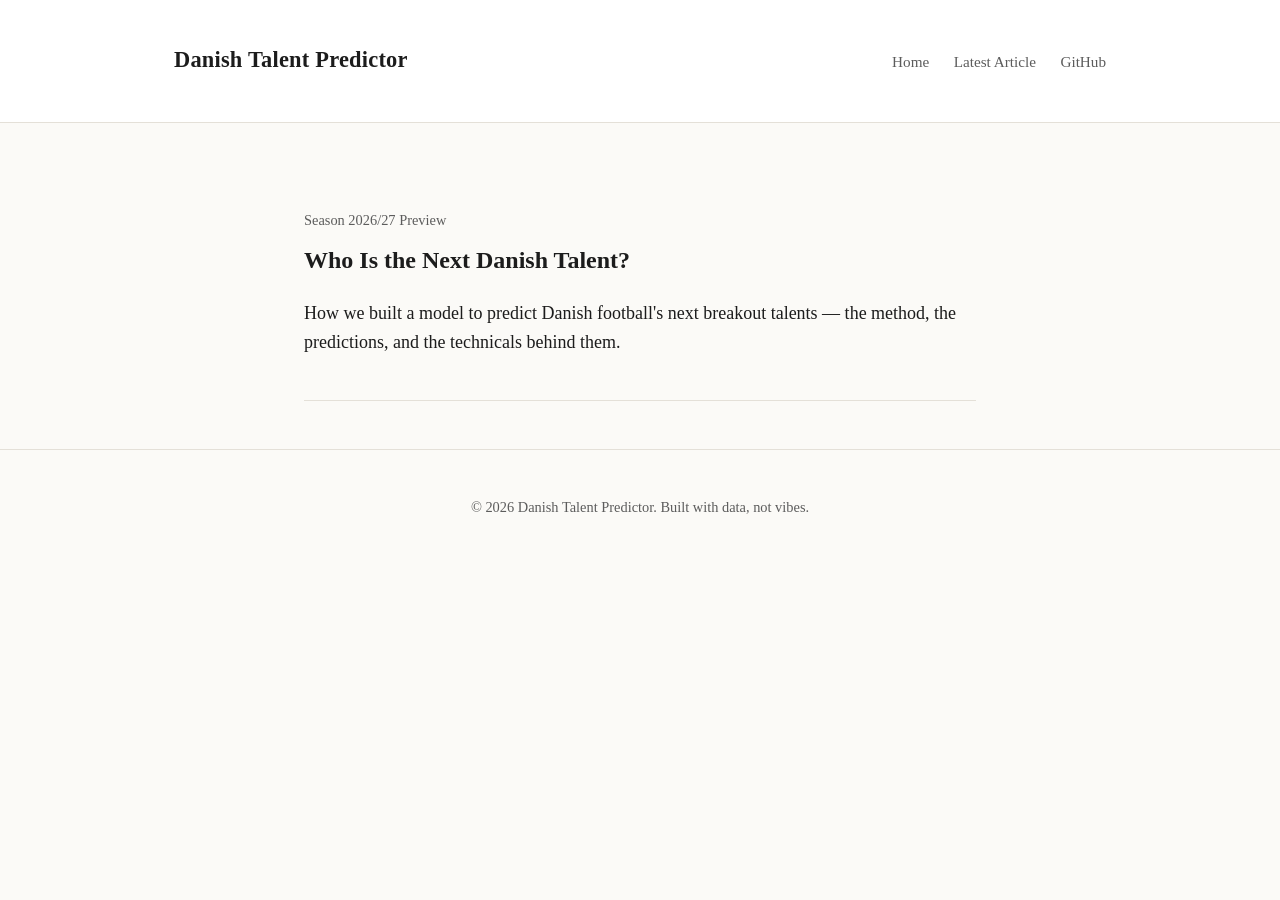
==== index.html @ 2b451aa1 "website" ====
<!doctype html>
<html lang="en">
<head>
  <meta charset="utf-8">
  <meta name="viewport" content="width=device-width, initial-scale=1">
  <title>Danish Talent Predictor — Blog</title>
  <meta name="description" content="Data-driven scouting: predicting Danish football's next breakout talents.">
  <link rel="stylesheet" href="css/style.css">
</head>
<body>
  <header class="site-header">
    <div class="site-header__inner">
      <p class="site-title"><a href="index.html">Danish Talent Predictor</a></p>
      <nav class="site-nav">
        <a href="index.html">Home</a>
        <a href="posts/who-is-the-next-danish-talent.html">Latest Article</a>
        <a href="https://github.com/" target="_blank" rel="noopener">GitHub</a>
      </nav>
    </div>
  </header>

  <main>
    <ul class="post-list">
      <li>
        <p class="post-list__meta">Season 2026/27 Preview</p>
        <h2><a href="posts/who-is-the-next-danish-talent.html">Who Is the Next Danish Talent?</a></h2>
        <p>How we built a model to predict Danish football's next breakout talents — the method, the predictions, and the technicals behind them.</p>
      </li>
    </ul>
  </main>

  <footer class="site-footer">
    <p>&copy; 2026 Danish Talent Predictor. Built with data, not vibes.</p>
  </footer>
</body>
</html>
---- css/style.css ----
/* ==========================================================================
   Danish Talent Predictor — base styles
   Font: Escrow (licensed, self-hosted — see /assets/fonts/README.md)
   ========================================================================== */

@font-face {
  font-family: "Escrow";
  src: url("../assets/fonts/Escrow-Text.woff2") format("woff2"),
       url("../assets/fonts/Escrow-Text.woff") format("woff");
  font-weight: 400;
  font-style: normal;
  font-display: swap;
}

@font-face {
  font-family: "Escrow";
  src: url("../assets/fonts/Escrow-Text-Bold.woff2") format("woff2"),
       url("../assets/fonts/Escrow-Text-Bold.woff") format("woff");
  font-weight: 700;
  font-style: normal;
  font-display: swap;
}

@font-face {
  font-family: "Escrow";
  src: url("../assets/fonts/Escrow-Text-Italic.woff2") format("woff2"),
       url("../assets/fonts/Escrow-Text-Italic.woff") format("woff");
  font-weight: 400;
  font-style: italic;
  font-display: swap;
}

:root {
  --font-serif: "Escrow", Georgia, "Iowan Old Style", "Times New Roman", serif;

  /* simple, restrained palette */
  --color-bg: #fbfaf7;
  --color-surface: #ffffff;
  --color-text: #1c1c1c;
  --color-muted: #5c5c5c;
  --color-border: #e4e0d8;
  --color-accent: #a4302f; /* single accent — muted brick red */
  --color-accent-soft: #f4e6e0;

  --content-width: 720px;
  --wide-width: 980px;
}

* {
  box-sizing: border-box;
}

html {
  scroll-behavior: smooth;
}

body {
  margin: 0;
  font-family: var(--font-serif);
  background: var(--color-bg);
  color: var(--color-text);
  line-height: 1.65;
  font-size: 1.125rem;
}

img {
  max-width: 100%;
  display: block;
}

a {
  color: var(--color-accent);
  text-decoration-thickness: 1px;
  text-underline-offset: 2px;
}

a:hover {
  color: var(--color-text);
}

/* ---------- Header / nav ---------- */

.site-header {
  border-bottom: 1px solid var(--color-border);
  background: var(--color-surface);
}

.site-header__inner {
  max-width: var(--wide-width);
  margin: 0 auto;
  padding: 1.25rem 1.5rem;
  display: flex;
  align-items: baseline;
  justify-content: space-between;
  gap: 1rem;
}

.site-title {
  font-size: 1.4rem;
  font-weight: 700;
  letter-spacing: 0.01em;
}

.site-title a {
  color: var(--color-text);
  text-decoration: none;
}

.site-nav a {
  margin-left: 1.25rem;
  font-size: 0.95rem;
  color: var(--color-muted);
  text-decoration: none;
}

.site-nav a:hover {
  color: var(--color-accent);
}

/* ---------- Article layout ---------- */

.article {
  max-width: var(--wide-width);
  margin: 0 auto;
  padding: 0 1.5rem 4rem;
}

.article__header {
  max-width: var(--content-width);
  margin: 3rem auto 2.5rem;
  text-align: center;
}

.article__kicker {
  text-transform: uppercase;
  letter-spacing: 0.12em;
  font-size: 0.8rem;
  color: var(--color-accent);
  font-weight: 700;
  margin: 0 0 0.75rem;
}

.article__title {
  font-size: 2.6rem;
  line-height: 1.15;
  margin: 0 0 1rem;
}

.article__subtitle {
  color: var(--color-muted);
  font-size: 1.15rem;
  font-style: italic;
  margin: 0 0 1rem;
}

.article__meta {
  color: var(--color-muted);
  font-size: 0.9rem;
}

/* Body text column stays narrow and readable; figures may break out */
.article__body {
  max-width: var(--content-width);
  margin: 0 auto;
}

.article__body > * {
  max-width: var(--content-width);
  margin-left: auto;
  margin-right: auto;
}

.article__body h2 {
  font-size: 1.8rem;
  margin: 3rem auto 1rem;
}

.article__body h3 {
  font-size: 1.35rem;
  margin: 2rem auto 0.75rem;
}

.article__body p,
.article__body ul,
.article__body ol {
  margin: 0 auto 1.25rem;
}

.article__body blockquote {
  border-left: 3px solid var(--color-accent);
  padding-left: 1.25rem;
  color: var(--color-muted);
  font-style: italic;
}

.section-divider {
  max-width: var(--content-width);
  margin: 3.5rem auto;
  border: none;
  border-top: 1px solid var(--color-border);
}

/* Section numbering badge */
.section-tag {
  display: inline-flex;
  align-items: center;
  gap: 0.5rem;
  font-size: 0.85rem;
  font-weight: 700;
  letter-spacing: 0.08em;
  text-transform: uppercase;
  color: var(--color-accent);
  margin: 0 auto 0.5rem;
}

.section-tag__number {
  display: inline-flex;
  align-items: center;
  justify-content: center;
  width: 1.75rem;
  height: 1.75rem;
  border-radius: 50%;
  background: var(--color-accent-soft);
  color: var(--color-accent);
  font-size: 0.85rem;
}

/* ---------- Figures: left / right / center / full ---------- */

figure.figure {
  margin: 2rem auto;
}

figure.figure img {
  border: 1px solid var(--color-border);
  background: var(--color-surface);
}

figure.figure figcaption {
  font-size: 0.9rem;
  color: var(--color-muted);
  margin-top: 0.6rem;
  text-align: left;
}

/* Center figure: same width as text column */
.figure--center {
  max-width: var(--content-width);
}

/* Full-bleed-ish figure: wider than text column, still contained */
.figure--full {
  max-width: var(--wide-width);
}

/* Side figures: pull out of the narrow column on wide screens and let text wrap */
@media (min-width: 900px) {
  .figure--left,
  .figure--right {
    max-width: 380px;
  }

  .figure--left {
    float: left;
    margin: 0.35rem 2rem 1rem -180px;
  }

  .figure--right {
    float: right;
    margin: 0.35rem -180px 1rem 2rem;
  }
}

@media (max-width: 899px) {
  .figure--left,
  .figure--right {
    max-width: var(--content-width);
    float: none;
  }
}

.clear {
  clear: both;
}

/* ---------- Predictions table ---------- */

.predictions-wrapper {
  max-width: var(--wide-width);
  margin: 1.5rem auto 2.5rem;
  overflow-x: auto;
}

table.predictions {
  width: 100%;
  border-collapse: collapse;
  font-size: 0.95rem;
  background: var(--color-surface);
}

table.predictions caption {
  text-align: left;
  color: var(--color-muted);
  font-size: 0.85rem;
  margin-bottom: 0.5rem;
}

table.predictions th,
table.predictions td {
  padding: 0.65rem 0.9rem;
  border-bottom: 1px solid var(--color-border);
  text-align: left;
}

table.predictions thead th {
  text-transform: uppercase;
  font-size: 0.75rem;
  letter-spacing: 0.06em;
  color: var(--color-muted);
  border-bottom: 2px solid var(--color-text);
}

table.predictions tbody tr:hover {
  background: var(--color-accent-soft);
}

table.predictions td.rank {
  font-weight: 700;
  color: var(--color-accent);
}

.badge {
  display: inline-block;
  padding: 0.15rem 0.55rem;
  border-radius: 999px;
  background: var(--color-accent-soft);
  color: var(--color-accent);
  font-size: 0.75rem;
  font-weight: 700;
}

/* ---------- Code / technical blocks ---------- */

.article__body pre {
  max-width: var(--wide-width);
  margin-left: auto;
  margin-right: auto;
  background: #1c1c1c;
  color: #f4f1ea;
  padding: 1.25rem;
  border-radius: 6px;
  overflow-x: auto;
  font-size: 0.9rem;
  line-height: 1.5;
}

.article__body code {
  font-family: "SFMono-Regular", Consolas, Menlo, monospace;
  background: var(--color-accent-soft);
  padding: 0.1rem 0.35rem;
  border-radius: 3px;
  font-size: 0.9em;
}

.article__body pre code {
  background: none;
  padding: 0;
}

/* ---------- Footer ---------- */

.site-footer {
  border-top: 1px solid var(--color-border);
  margin-top: 3rem;
  padding: 2rem 1.5rem;
  text-align: center;
  color: var(--color-muted);
  font-size: 0.9rem;
}

/* ---------- Home / post list ---------- */

.post-list {
  max-width: var(--content-width);
  margin: 3rem auto;
  padding: 0 1.5rem;
  list-style: none;
}

.post-list li {
  padding: 1.5rem 0;
  border-bottom: 1px solid var(--color-border);
}

.post-list h2 {
  margin: 0 0 0.4rem;
  font-size: 1.5rem;
}

.post-list a {
  text-decoration: none;
  color: var(--color-text);
}

.post-list a:hover {
  color: var(--color-accent);
}

.post-list .post-list__meta {
  color: var(--color-muted);
  font-size: 0.9rem;
  margin-bottom: 0.5rem;
}
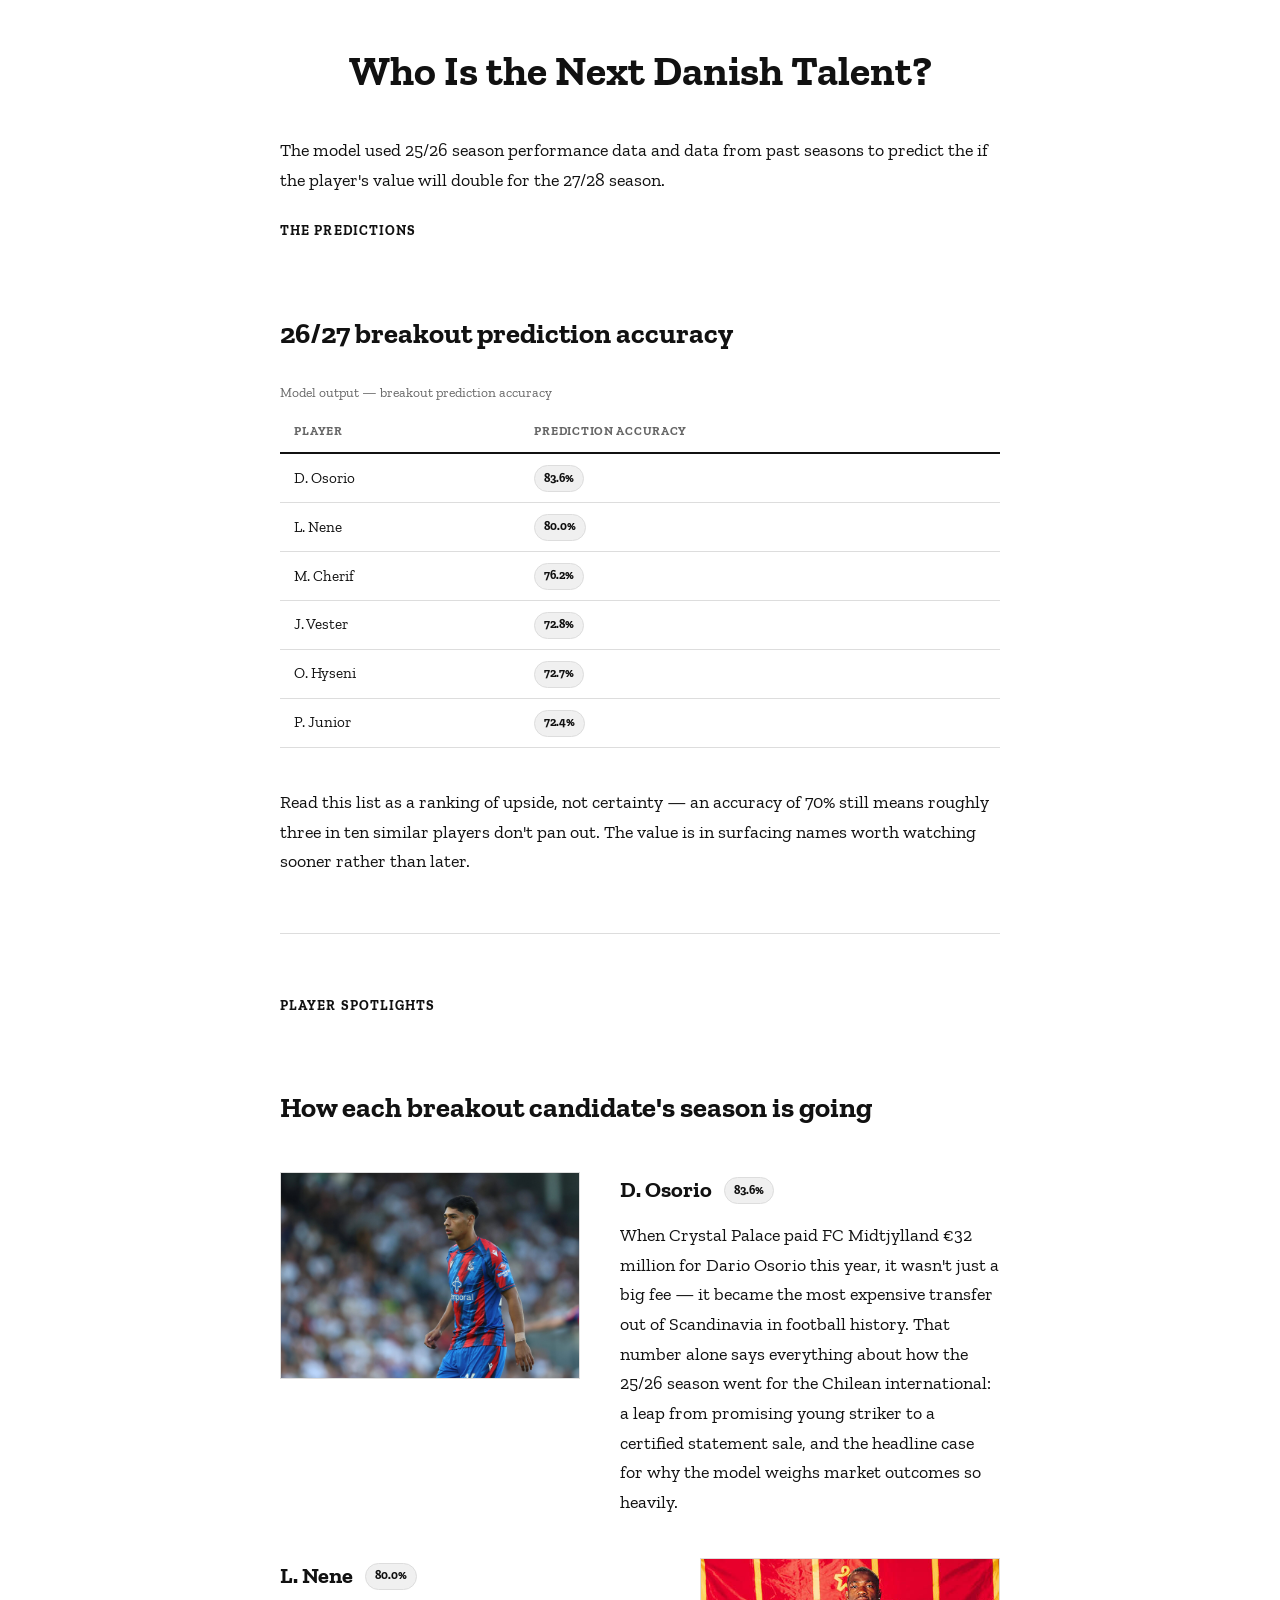
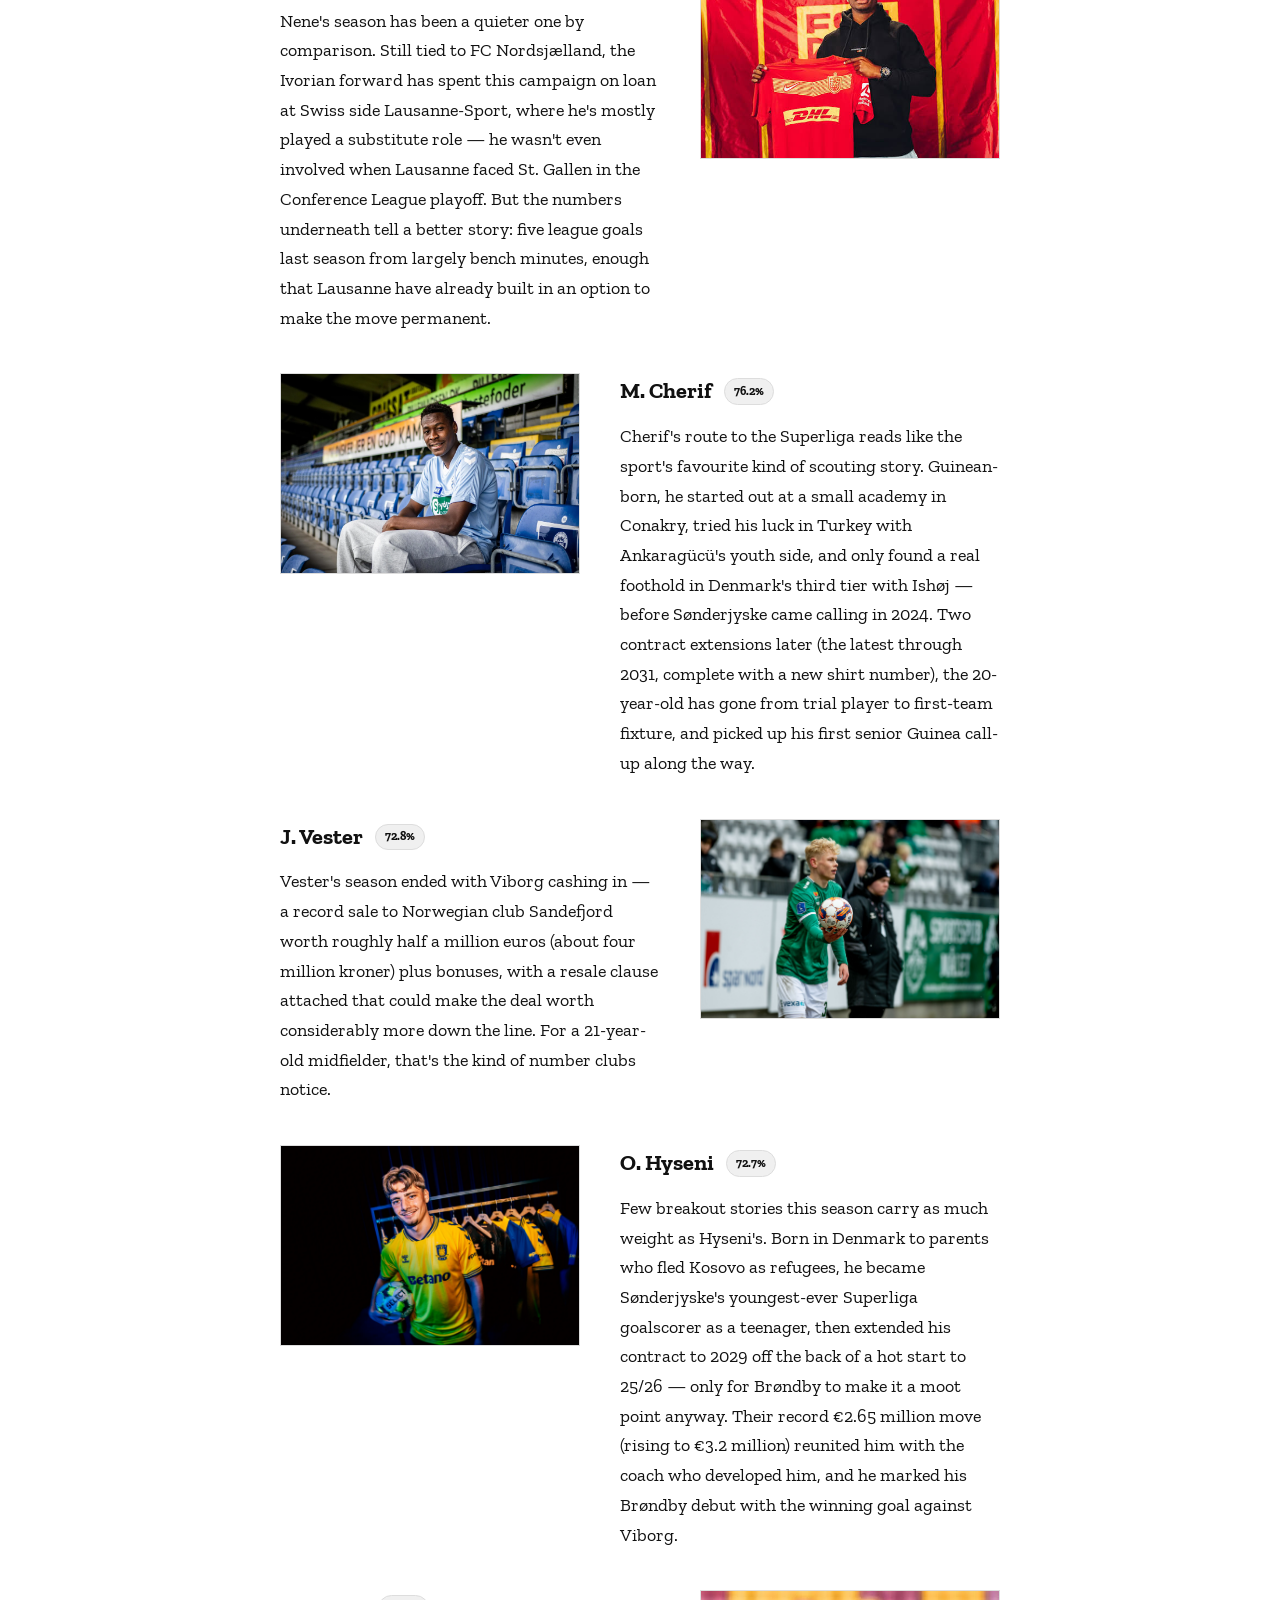
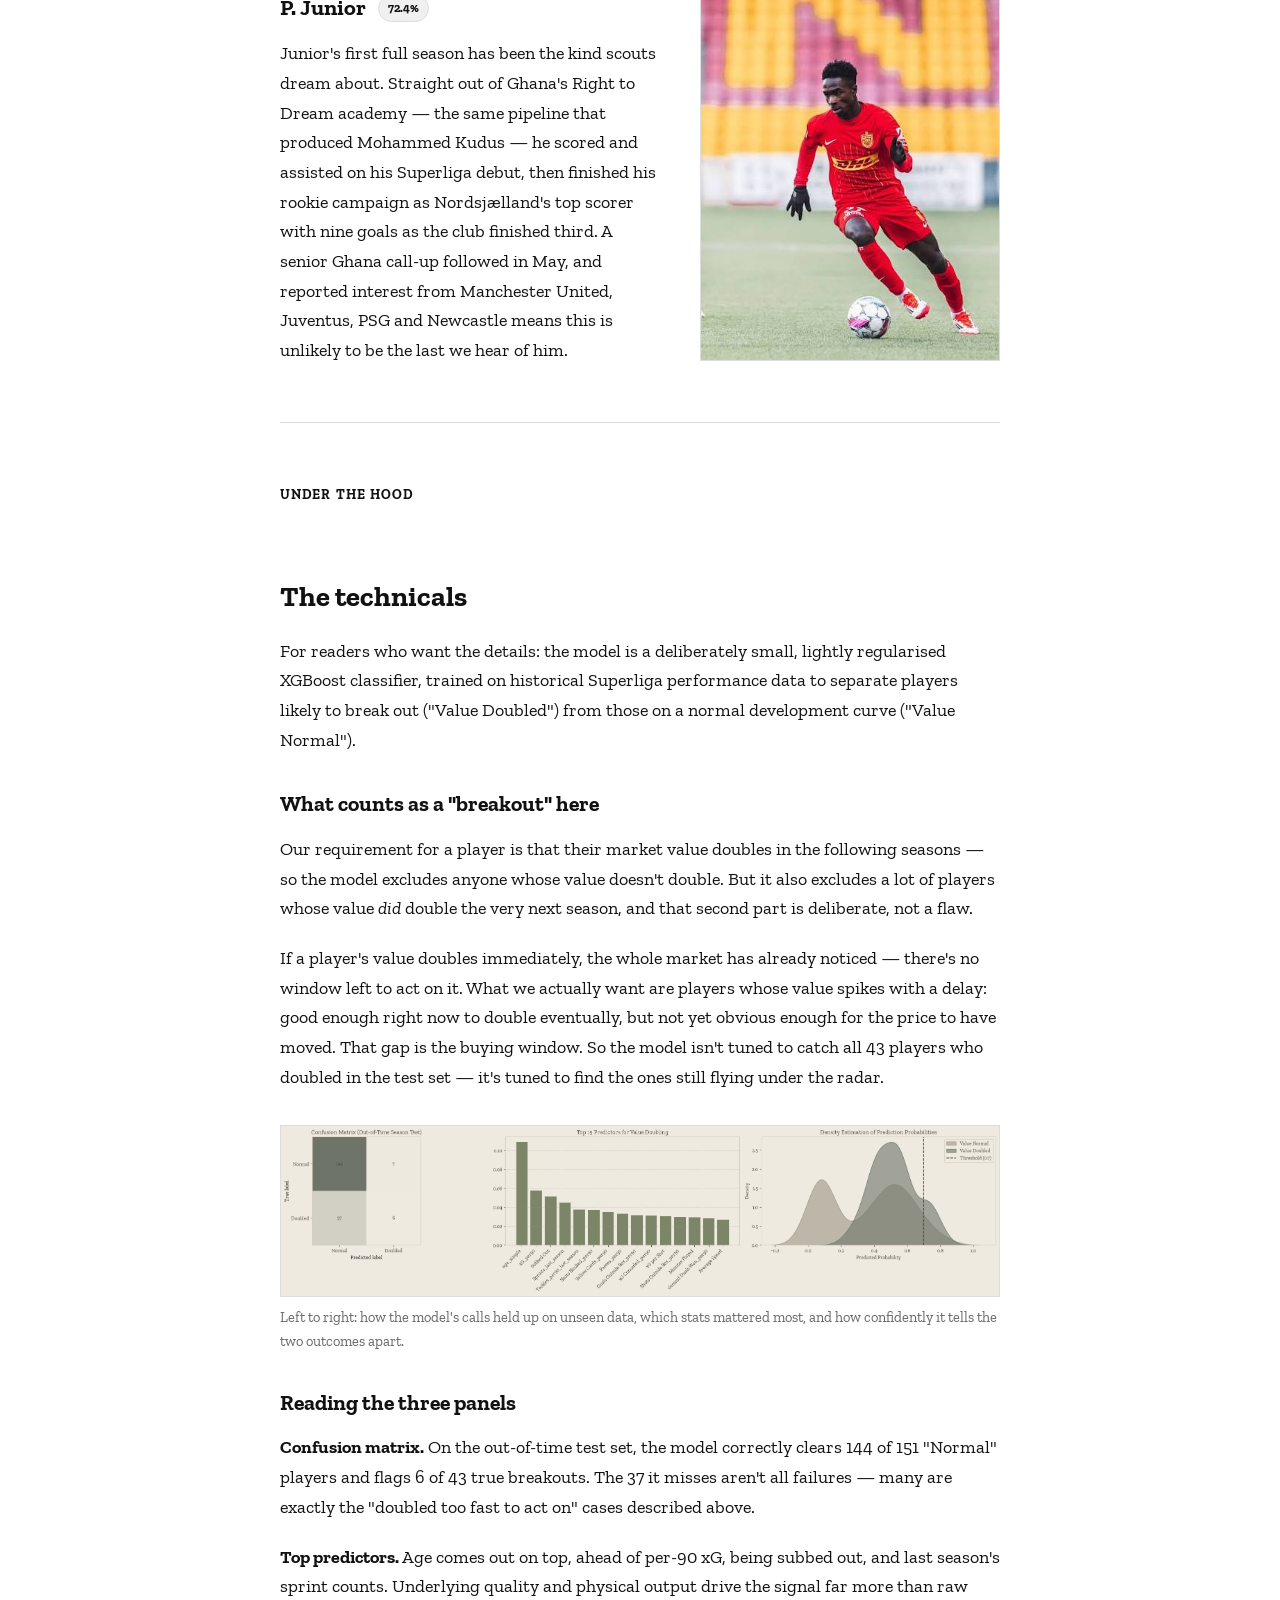
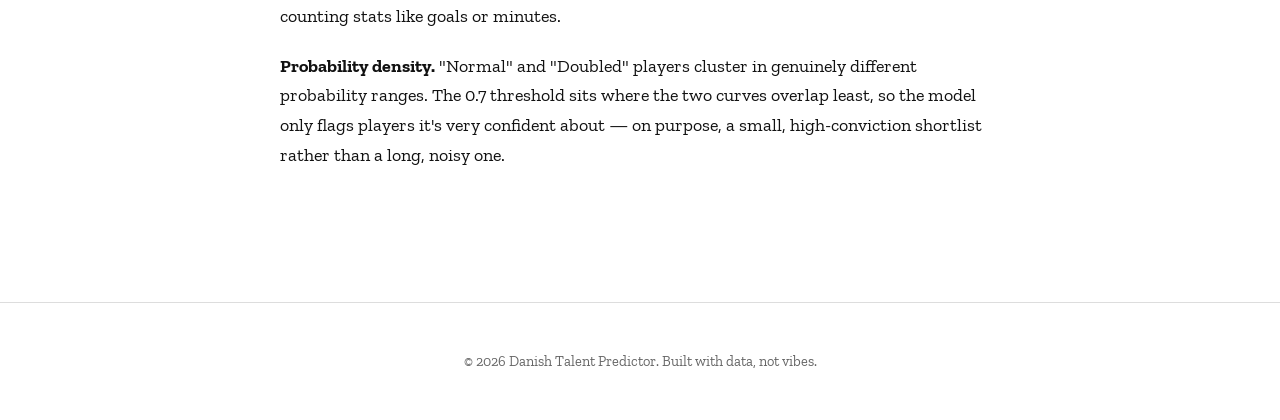
==== commit b214779e: "'website final'" ====
--- a/index.html
+++ b/index.html
@@ -3,30 +3,219 @@
 <head>
   <meta charset="utf-8">
   <meta name="viewport" content="width=device-width, initial-scale=1">
-  <title>Danish Talent Predictor — Blog</title>
-  <meta name="description" content="Data-driven scouting: predicting Danish football's next breakout talents.">
+  <title>Who Is the Next Danish Talent? — Danish Talent Predictor</title>
+  <meta name="description" content="Model predictions for Danish football's 26-27 season breakout stars, player by player, plus the technicals behind the model.">
   <link rel="stylesheet" href="css/style.css">
 </head>
 <body>
-  <header class="site-header">
-    <div class="site-header__inner">
-      <p class="site-title"><a href="index.html">Danish Talent Predictor</a></p>
-      <nav class="site-nav">
-        <a href="index.html">Home</a>
-        <a href="posts/who-is-the-next-danish-talent.html">Latest Article</a>
-        <a href="https://github.com/" target="_blank" rel="noopener">GitHub</a>
-      </nav>
+  <main class="article">
+    <header class="article__header">
+      <h1 class="article__title">Who Is the Next Danish Talent?</h1>
+    </header>
+
+    <div class="article__body">
+
+      <p>
+        The model used 25/26 season performance data and data from past seasons to predict the
+        if the player's value will double for the 27/28 season.
+      </p>
+
+      <!-- ================= PREDICTIONS TABLE ================= -->
+      <p class="section-tag">The Predictions</p>
+      <h2>26/27 breakout prediction accuracy</h2>
+
+      <div class="predictions-wrapper">
+        <table class="predictions">
+          <caption>Model output — breakout prediction accuracy</caption>
+          <thead>
+            <tr>
+              <th>Player</th>
+              <th>Prediction Accuracy</th>
+            </tr>
+          </thead>
+          <tbody>
+            <tr><td>D. Osorio</td><td><span class="badge">83.6%</span></td></tr>
+            <tr><td>L. Nene</td><td><span class="badge">80.0%</span></td></tr>
+            <tr><td>M. Cherif</td><td><span class="badge">76.2%</span></td></tr>
+            <tr><td>J. Vester</td><td><span class="badge">72.8%</span></td></tr>
+            <tr><td>O. Hyseni</td><td><span class="badge">72.7%</span></td></tr>
+            <tr><td>P. Junior</td><td><span class="badge">72.4%</span></td></tr>
+          </tbody>
+        </table>
+      </div>
+
+      <p>
+        Read this list as a ranking of upside, not certainty — an accuracy of 70% still means
+        roughly three in ten similar players don't pan out. The value is in surfacing names worth
+        watching sooner rather than later.
+      </p>
+
+      <hr class="section-divider">
+
+      <!-- ================= PLAYER PROFILES ================= -->
+      <p class="section-tag">Player Spotlights</p>
+      <h2>How each breakout candidate's season is going</h2>
+
+      <section class="player-section">
+        <figure class="player-section__media">
+          <img src="assets/images/Osorio.jpg" alt="D. Osorio">
+        </figure>
+        <div class="player-section__content">
+          <h3>D. Osorio <span class="badge">83.6%</span></h3>
+          <p>
+            When Crystal Palace paid FC Midtjylland &euro;32 million for Dario Osorio this year,
+            it wasn't just a big fee &mdash; it became the most expensive transfer out of
+            Scandinavia in football history. That number alone says everything about how the
+            25/26 season went for the Chilean international: a leap from promising young striker
+            to a certified statement sale, and the headline case for why the model weighs
+            market outcomes so heavily.
+          </p>
+        </div>
+      </section>
+
+      <section class="player-section player-section--reverse">
+        <figure class="player-section__media">
+          <img src="assets/images/el_nene.jpeg" alt="L. Nene">
+        </figure>
+        <div class="player-section__content">
+          <h3>L. Nene <span class="badge">80.0%</span></h3>
+          <p>
+            Nene's season has been a quieter one by comparison. Still tied to FC Nordsj&aelig;lland,
+            the Ivorian forward has spent this campaign on loan at Swiss side Lausanne-Sport,
+            where he's mostly played a substitute role &mdash; he wasn't even involved when
+            Lausanne faced St. Gallen in the Conference League playoff. But the numbers underneath
+            tell a better story: five league goals last season from largely bench minutes, enough
+            that Lausanne have already built in an option to make the move permanent.
+          </p>
+        </div>
+      </section>
+
+      <section class="player-section">
+        <figure class="player-section__media">
+          <img src="assets/images/Cherif.webp" alt="M. Cherif">
+        </figure>
+        <div class="player-section__content">
+          <h3>M. Cherif <span class="badge">76.2%</span></h3>
+          <p>
+            Cherif's route to the Superliga reads like the sport's favourite kind of scouting
+            story. Guinean-born, he started out at a small academy in Conakry, tried his luck in
+            Turkey with Ankaragücü's youth side, and only found a real foothold in Denmark's third
+            tier with Ish&oslash;j &mdash; before S&oslash;nderjyske came calling in 2024. Two
+            contract extensions later (the latest through 2031, complete with a new shirt number),
+            the 20-year-old has gone from trial player to first-team fixture, and picked up his
+            first senior Guinea call-up along the way.
+          </p>
+        </div>
+      </section>
+
+      <section class="player-section player-section--reverse">
+        <figure class="player-section__media">
+          <img src="assets/images/jakob_vester.jpg" alt="J. Vester">
+        </figure>
+        <div class="player-section__content">
+          <h3>J. Vester <span class="badge">72.8%</span></h3>
+          <p>
+            Vester's season ended with Viborg cashing in &mdash; a record sale to Norwegian club
+            Sandefjord worth roughly half a million euros (about four million kroner) plus
+            bonuses, with a resale clause attached that could make the deal worth considerably
+            more down the line. For a 21-year-old midfielder, that's the kind of number clubs
+            notice.
+          </p>
+        </div>
+      </section>
+
+      <section class="player-section">
+        <figure class="player-section__media">
+          <img src="assets/images/olti_hyseni.webp" alt="O. Hyseni">
+        </figure>
+        <div class="player-section__content">
+          <h3>O. Hyseni <span class="badge">72.7%</span></h3>
+          <p>
+            Few breakout stories this season carry as much weight as Hyseni's. Born in Denmark to
+            parents who fled Kosovo as refugees, he became S&oslash;nderjyske's youngest-ever
+            Superliga goalscorer as a teenager, then extended his contract to 2029 off the back of
+            a hot start to 25/26 &mdash; only for Br&oslash;ndby to make it a moot point anyway.
+            Their record &euro;2.65 million move (rising to &euro;3.2 million) reunited him with
+            the coach who developed him, and he marked his Br&oslash;ndby debut with the winning
+            goal against Viborg.
+          </p>
+        </div>
+      </section>
+
+      <section class="player-section player-section--reverse">
+        <figure class="player-section__media">
+          <img src="assets/images/Prince_Aumako.jpeg" alt="P. Junior">
+        </figure>
+        <div class="player-section__content">
+          <h3>P. Junior <span class="badge">72.4%</span></h3>
+          <p>
+            Junior's first full season has been the kind scouts dream about. Straight out of
+            Ghana's Right to Dream academy &mdash; the same pipeline that produced Mohammed Kudus
+            &mdash; he scored and assisted on his Superliga debut, then finished his rookie
+            campaign as Nordsj&aelig;lland's top scorer with nine goals as the club finished
+            third. A senior Ghana call-up followed in May, and reported interest from Manchester
+            United, Juventus, PSG and Newcastle means this is unlikely to be the last we hear of
+            him.
+          </p>
+        </div>
+      </section>
+
+      <hr class="section-divider">
+
+      <!-- ================= TECHNICALS ================= -->
+      <p class="section-tag">Under the Hood</p>
+      <h2>The technicals</h2>
+      <p>
+        For readers who want the details: the model is a deliberately small, lightly
+        regularised XGBoost classifier, trained on historical Superliga performance data to
+        separate players likely to break out ("Value Doubled") from those on a normal
+        development curve ("Value Normal").
+      </p>
+
+      <h3>What counts as a "breakout" here</h3>
+      <p>
+        Our requirement for a player is that their market value doubles in the following
+        seasons &mdash; so the model excludes anyone whose value doesn't double. But it also
+        excludes a lot of players whose value <em>did</em> double the very next season, and
+        that second part is deliberate, not a flaw.
+      </p>
+      <p>
+        If a player's value doubles immediately, the whole market has already noticed &mdash;
+        there's no window left to act on it. What we actually want are players whose value
+        spikes with a delay: good enough right now to double eventually, but not yet obvious
+        enough for the price to have moved. That gap is the buying window. So the model isn't
+        tuned to catch all 43 players who doubled in the test set &mdash; it's tuned to find the
+        ones still flying under the radar.
+      </p>
+
+      <figure class="figure figure--full">
+        <img src="assets/images/technicals_3plot.png" alt="Three panels: confusion matrix on the out-of-time test set, top 15 predictors for value doubling, and a density plot of predicted probabilities by class with the 0.7 decision threshold marked">
+        <figcaption>
+          Left to right: how the model's calls held up on unseen data, which stats mattered most,
+          and how confidently it tells the two outcomes apart.
+        </figcaption>
+      </figure>
+
+      <h3>Reading the three panels</h3>
+      <p>
+        <strong>Confusion matrix.</strong> On the out-of-time test set, the model correctly
+        clears 144 of 151 "Normal" players and flags 6 of 43 true breakouts. The 37 it misses
+        aren't all failures &mdash; many are exactly the "doubled too fast to act on" cases
+        described above.
+      </p>
+      <p>
+        <strong>Top predictors.</strong> Age comes out on top, ahead of per-90 xG, being subbed
+        out, and last season's sprint counts. Underlying quality and physical output drive the
+        signal far more than raw counting stats like goals or minutes.
+      </p>
+      <p>
+        <strong>Probability density.</strong> "Normal" and "Doubled" players cluster in genuinely
+        different probability ranges. The 0.7 threshold sits where the two curves overlap least,
+        so the model only flags players it's very confident about &mdash; on purpose, a small,
+        high-conviction shortlist rather than a long, noisy one.
+      </p>
+
     </div>
-  </header>
-
-  <main>
-    <ul class="post-list">
-      <li>
-        <p class="post-list__meta">Season 2026/27 Preview</p>
-        <h2><a href="posts/who-is-the-next-danish-talent.html">Who Is the Next Danish Talent?</a></h2>
-        <p>How we built a model to predict Danish football's next breakout talents — the method, the predictions, and the technicals behind them.</p>
-      </li>
-    </ul>
   </main>
 
   <footer class="site-footer">
--- a/css/style.css
+++ b/css/style.css
@@ -1,46 +1,67 @@
 /* ==========================================================================
    Danish Talent Predictor — base styles
-   Font: Escrow (licensed, self-hosted — see /assets/fonts/README.md)
+   Font: Zilla Slab (SIL Open Font License — see /assets/fonts/OFL.txt)
    ========================================================================== */
 
 @font-face {
-  font-family: "Escrow";
-  src: url("../assets/fonts/Escrow-Text.woff2") format("woff2"),
-       url("../assets/fonts/Escrow-Text.woff") format("woff");
+  font-family: "Zilla Slab";
+  src: url("../assets/fonts/ZillaSlab-Regular.ttf") format("truetype");
   font-weight: 400;
   font-style: normal;
   font-display: swap;
 }
 
 @font-face {
-  font-family: "Escrow";
-  src: url("../assets/fonts/Escrow-Text-Bold.woff2") format("woff2"),
-       url("../assets/fonts/Escrow-Text-Bold.woff") format("woff");
-  font-weight: 700;
-  font-style: normal;
-  font-display: swap;
-}
-
-@font-face {
-  font-family: "Escrow";
-  src: url("../assets/fonts/Escrow-Text-Italic.woff2") format("woff2"),
-       url("../assets/fonts/Escrow-Text-Italic.woff") format("woff");
+  font-family: "Zilla Slab";
+  src: url("../assets/fonts/ZillaSlab-Italic.ttf") format("truetype");
   font-weight: 400;
   font-style: italic;
   font-display: swap;
 }
 
+@font-face {
+  font-family: "Zilla Slab";
+  src: url("../assets/fonts/ZillaSlab-Medium.ttf") format("truetype");
+  font-weight: 500;
+  font-style: normal;
+  font-display: swap;
+}
+
+@font-face {
+  font-family: "Zilla Slab";
+  src: url("../assets/fonts/ZillaSlab-SemiBold.ttf") format("truetype");
+  font-weight: 600;
+  font-style: normal;
+  font-display: swap;
+}
+
+@font-face {
+  font-family: "Zilla Slab";
+  src: url("../assets/fonts/ZillaSlab-Bold.ttf") format("truetype");
+  font-weight: 700;
+  font-style: normal;
+  font-display: swap;
+}
+
+@font-face {
+  font-family: "Zilla Slab";
+  src: url("../assets/fonts/ZillaSlab-BoldItalic.ttf") format("truetype");
+  font-weight: 700;
+  font-style: italic;
+  font-display: swap;
+}
+
 :root {
-  --font-serif: "Escrow", Georgia, "Iowan Old Style", "Times New Roman", serif;
-
-  /* simple, restrained palette */
-  --color-bg: #fbfaf7;
+  --font-serif: "Zilla Slab", Georgia, "Iowan Old Style", "Times New Roman", serif;
+
+  /* mostly black & white, restrained palette */
+  --color-bg: #ffffff;
   --color-surface: #ffffff;
-  --color-text: #1c1c1c;
-  --color-muted: #5c5c5c;
-  --color-border: #e4e0d8;
-  --color-accent: #a4302f; /* single accent — muted brick red */
-  --color-accent-soft: #f4e6e0;
+  --color-text: #111111;
+  --color-muted: #666666;
+  --color-border: #dddddd;
+  --color-accent: #111111; /* black — no colour accent */
+  --color-accent-soft: #f0f0f0;
 
   --content-width: 720px;
   --wide-width: 980px;
@@ -69,13 +90,13 @@
 }
 
 a {
-  color: var(--color-accent);
+  color: var(--color-text);
   text-decoration-thickness: 1px;
   text-underline-offset: 2px;
 }
 
 a:hover {
-  color: var(--color-text);
+  color: var(--color-muted);
 }
 
 /* ---------- Header / nav ---------- */
@@ -334,9 +355,65 @@
   padding: 0.15rem 0.55rem;
   border-radius: 999px;
   background: var(--color-accent-soft);
-  color: var(--color-accent);
+  color: var(--color-text);
   font-size: 0.75rem;
   font-weight: 700;
+  border: 1px solid var(--color-border);
+}
+
+/* ---------- Player profile sections (alternating image side) ---------- */
+
+.player-section {
+  max-width: var(--wide-width);
+  margin: 2.5rem auto;
+  display: flex;
+  align-items: flex-start;
+  gap: 2.5rem;
+}
+
+.player-section--reverse {
+  flex-direction: row-reverse;
+}
+
+.player-section__media {
+  flex: 0 0 300px;
+  margin: 0;
+}
+
+.player-section__media img {
+  width: 100%;
+  border: 1px solid var(--color-border);
+}
+
+.player-section__content {
+  flex: 1;
+  min-width: 0;
+}
+
+.player-section__content h3 {
+  margin: 0 0 0.75rem;
+  font-size: 1.4rem;
+  display: flex;
+  align-items: center;
+  gap: 0.75rem;
+}
+
+.player-section__content p {
+  margin: 0;
+}
+
+@media (max-width: 720px) {
+  .player-section,
+  .player-section--reverse {
+    flex-direction: column;
+  }
+
+  .player-section__media {
+    flex: none;
+    width: 100%;
+    max-width: 320px;
+    margin: 0 auto;
+  }
 }
 
 /* ---------- Code / technical blocks ---------- */
